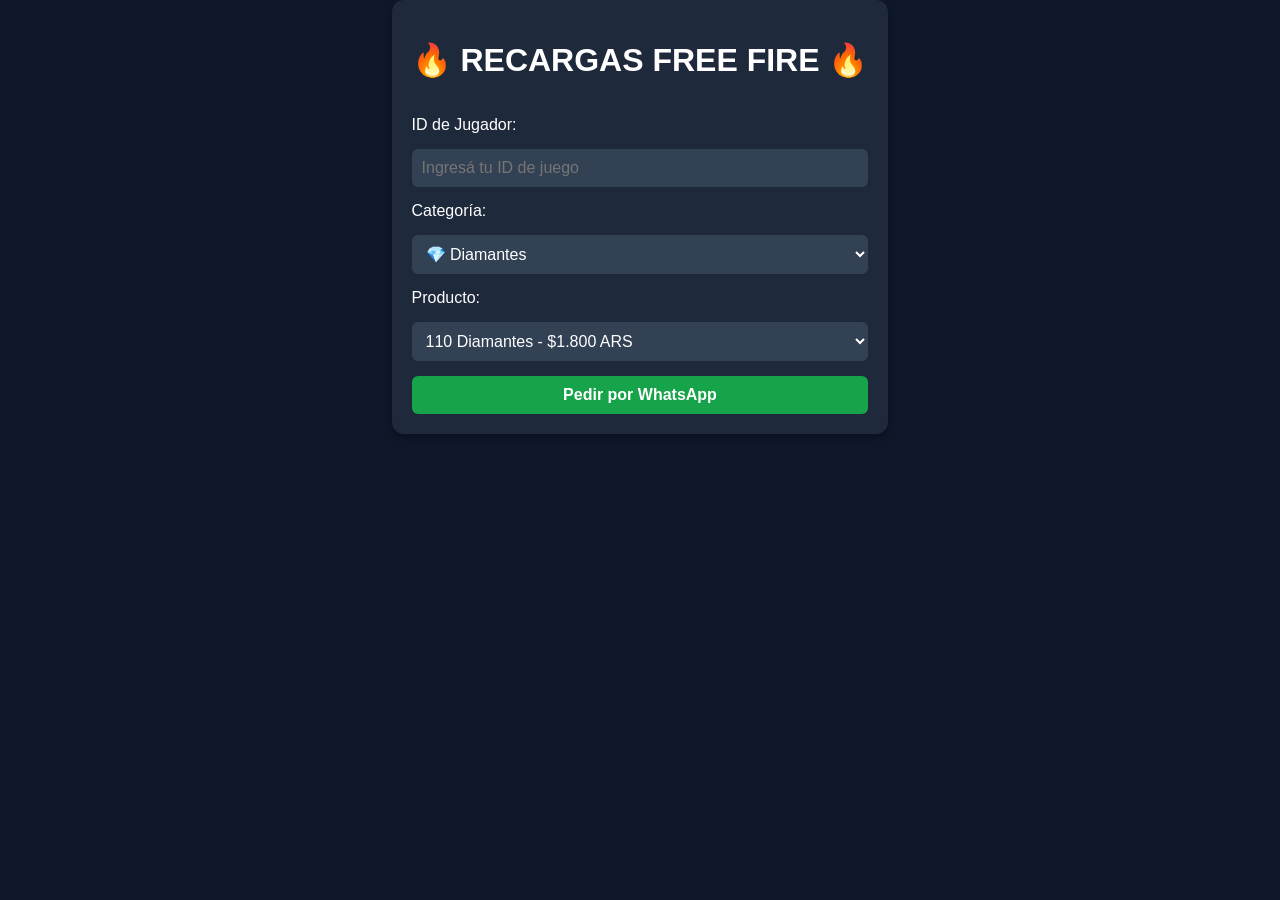
==== index.html @ 88c02105 "Add files via upload" ====
<!DOCTYPE html>
<html lang="es">
<head>
  <meta charset="UTF-8">
  <meta name="viewport" content="width=device-width, initial-scale=1.0">
  <title>Tienda de Free Fire</title>
  <link rel="stylesheet" href="style.css">
</head>
<body>

  <div class="card">
    <h1>🔥 RECARGAS FREE FIRE 🔥</h1>
    
    <label for="playerId">ID de Jugador:</label>
    <input type="number" id="playerId" placeholder="Ingresá tu ID de juego">

    <label for="productCategory">Categoría:</label>
    <select id="productCategory">
      <option value="diamantes">💎 Diamantes</option>
      <option value="pases">🎟️ Pases y Suscripciones</option>
      <option value="fragmentos">🧩 Fragmentos</option>
      <option value="cajas">📦 Cajas Evolutivas</option>
    </select>

    <label for="product">Producto:</label>
    <select id="product">
      <!-- Se cargan automáticamente los productos de la categoría -->
    </select>

    <button id="buyBtn">Pedir por WhatsApp</button>
  </div>

  <script src="script.js"></script>
</body>
</html>
---- style.css ----
body {
  font-family: Arial, sans-serif;
  background-color: #0f172a;
  color: #ffffff;
  margin: 0;
  display: flex;
  flex-direction: column;
  align-items: center;
}

header {
  padding: 20px;
  text-align: center;
}

.container {
  width: 90%;
  max-width: 400px;
}

.card {
  background-color: #1e293b;
  padding: 20px;
  border-radius: 12px;
  box-shadow: 0 4px 10px rgba(0, 0, 0, 0.3);
  display: flex;
  flex-direction: column;
  gap: 15px;
}

input, select, button {
  padding: 10px;
  border-radius: 6px;
  border: none;
  font-size: 16px;
}

input, select {
  background-color: #334155;
  color: #fff;
}

button {
  background-color: #16a34a;
  color: white;
  font-weight: bold;
  cursor: pointer;
}

button:hover {
  background-color: #15803d;
}
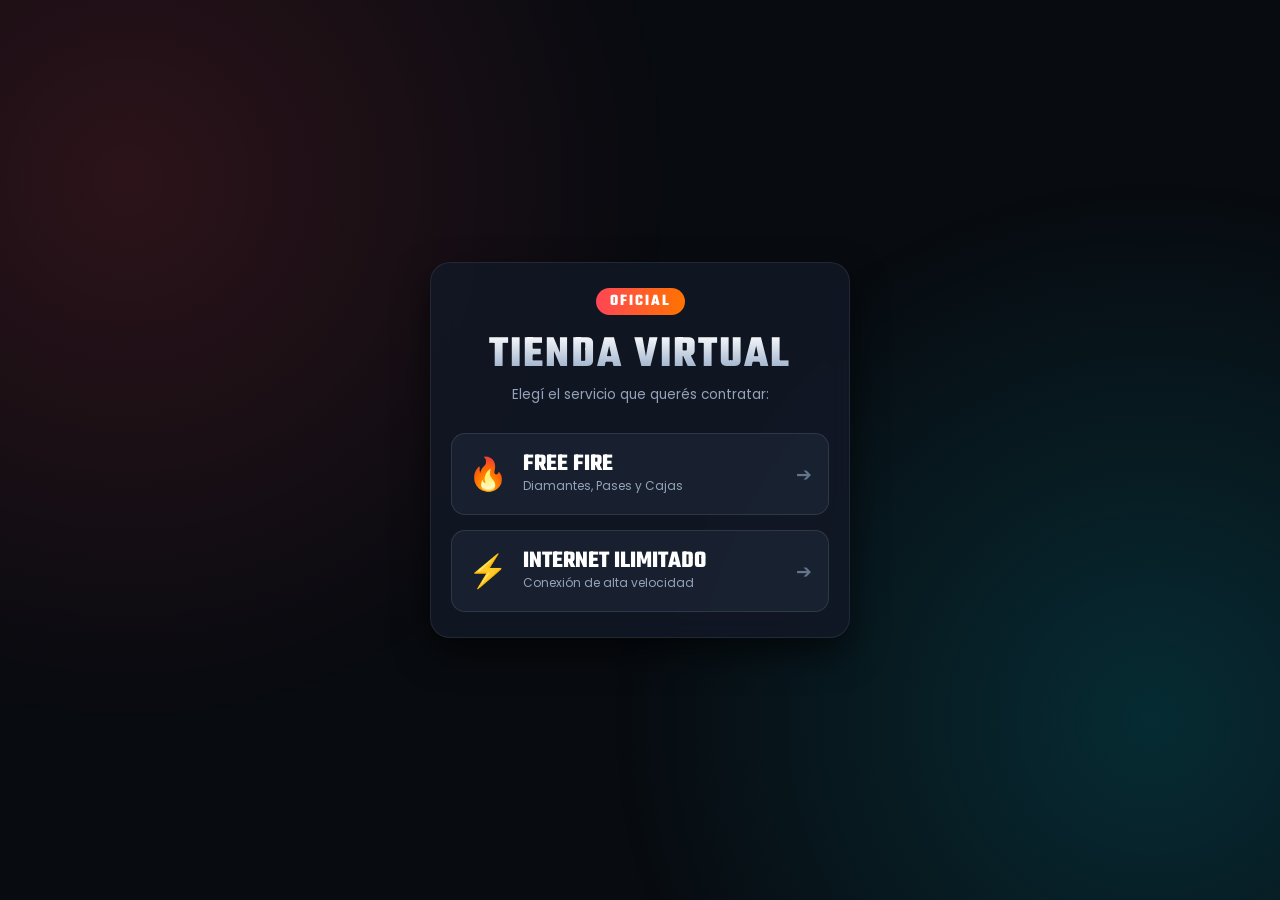
==== commit dfc65f6e: "Add files via upload" ====
--- a/index.html
+++ b/index.html
@@ -3,31 +3,107 @@
 <head>
   <meta charset="UTF-8">
   <meta name="viewport" content="width=device-width, initial-scale=1.0">
-  <title>Tienda de Free Fire</title>
+  <title>Tienda Virtual - Free Fire & Internet</title>
   <link rel="stylesheet" href="style.css">
+  <link rel="preconnect" href="https://fonts.googleapis.com">
+  <link rel="preconnect" href="https://fonts.gstatic.com" crossorigin>
+  <link href="https://fonts.googleapis.com/css2?family=Teko:wght@600;700&family=Poppins:wght@400;600;700&display=swap" rel="stylesheet">
 </head>
 <body>
 
-  <div class="card">
-    <h1>🔥 RECARGAS FREE FIRE 🔥</h1>
+  <div class="bg-overlay"></div>
+
+  <div class="container">
     
-    <label for="playerId">ID de Jugador:</label>
-    <input type="number" id="playerId" placeholder="Ingresá tu ID de juego">
+    <!-- MENÚ PRINCIPAL -->
+    <div class="card card-menu" id="homeScreen">
+      <div class="badge">OFICIAL</div>
+      <h1 class="glitch-title">TIENDA VIRTUAL</h1>
+      <p class="subtitle">Elegí el servicio que querés contratar:</p>
+      
+      <div class="menu-grid">
+        <button class="menu-card btn-ff" id="btnGoDiamonds">
+          <div class="icon">🔥</div>
+          <div class="menu-info">
+            <h2>FREE FIRE</h2>
+            <span>Diamantes, Pases y Cajas</span>
+          </div>
+          <div class="arrow">➔</div>
+        </button>
 
-    <label for="productCategory">Categoría:</label>
-    <select id="productCategory">
-      <option value="diamantes">💎 Diamantes</option>
-      <option value="pases">🎟️ Pases y Suscripciones</option>
-      <option value="fragmentos">🧩 Fragmentos</option>
-      <option value="cajas">📦 Cajas Evolutivas</option>
-    </select>
+        <button class="menu-card btn-net" id="btnGoInternet">
+          <div class="icon">⚡</div>
+          <div class="menu-info">
+            <h2>INTERNET ILIMITADO</h2>
+            <span>Conexión de alta velocidad</span>
+          </div>
+          <div class="arrow">➔</div>
+        </button>
+      </div>
+    </div>
 
-    <label for="product">Producto:</label>
-    <select id="product">
-      <!-- Se cargan automáticamente los productos de la categoría -->
-    </select>
+    <!-- SECCIÓN 1: FREE FIRE -->
+    <div class="card hidden" id="diamondsScreen">
+      <button class="back-btn" id="btnBackFromDiamonds">⬅️ Volver al menú</button>
+      
+      <div class="header-section">
+        <span class="icon-title">🔥</span>
+        <h1>RECARGAS FREE FIRE</h1>
+      </div>
+      
+      <div class="form-group">
+        <label for="playerId">ID DE JUGADOR</label>
+        <input type="number" id="playerId" placeholder="Ej: 123456789">
+      </div>
 
-    <button id="buyBtn">Pedir por WhatsApp</button>
+      <div class="form-group">
+        <label for="productCategory">CATEGORÍA</label>
+        <select id="productCategory">
+          <option value="diamantes">💎 Diamantes</option>
+          <option value="pases">🎟️ Pases y Suscripciones</option>
+          <option value="fragmentos">🧩 Fragmentos</option>
+          <option value="cajas">📦 Cajas Evolutivas</option>
+        </select>
+      </div>
+
+      <div class="form-group">
+        <label for="product">PRODUCTO</label>
+        <select id="product">
+          <!-- Carga dinámicamente -->
+        </select>
+      </div>
+
+      <button class="action-btn btn-ws-ff" id="buyDiamondsBtn">
+        <span class="ws-icon">💬</span> pedir por whatsapp
+      </button>
+    </div>
+
+    <!-- SECCIÓN 2: INTERNET ILIMITADO -->
+    <div class="card hidden" id="internetScreen">
+      <button class="back-btn" id="btnBackFromInternet">⬅️ Volver al menú</button>
+      
+      <div class="header-section">
+        <span class="icon-title">⚡</span>
+        <h1>INTERNET ILIMITADO</h1>
+      </div>
+
+      <div class="form-group">
+        <label for="clientName">NOMBRE O USUARIO</label>
+        <input type="text" id="clientName" placeholder="Ingresá tu nombre completo">
+      </div>
+
+      <div class="form-group">
+        <label for="internetProduct">PLAN DISPONIBLE</label>
+        <select id="internetProduct">
+          <option value="Internet Ilimitado - $7.000 ARS">🌐 Internet Ilimitado - $7.000 ARS</option>
+        </select>
+      </div>
+
+      <button class="action-btn btn-ws-net" id="buyInternetBtn">
+        <span class="ws-icon">💬</span> pedir por whatsapp
+      </button>
+    </div>
+
   </div>
 
   <script src="script.js"></script>
--- a/style.css
+++ b/style.css
@@ -1,52 +1,238 @@
+* {
+  box-sizing: border-box;
+  margin: 0;
+  padding: 0;
+  font-family: 'Poppins', sans-serif;
+}
+
 body {
-  font-family: Arial, sans-serif;
-  background-color: #0f172a;
+  background-color: #080b10;
   color: #ffffff;
-  margin: 0;
+  min-height: 100vh;
+  display: flex;
+  justify-content: center;
+  align-items: center;
+  padding: 15px;
+  position: relative;
+  overflow-x: hidden;
+}
+
+.bg-overlay {
+  position: fixed;
+  top: 0;
+  left: 0;
+  width: 100%;
+  height: 100%;
+  background: 
+    radial-gradient(circle at 10% 20%, rgba(255, 70, 85, 0.15) 0%, transparent 40%),
+    radial-gradient(circle at 90% 80%, rgba(0, 230, 255, 0.15) 0%, transparent 40%);
+  pointer-events: none;
+  z-index: 0;
+}
+
+.container {
+  width: 100%;
+  max-width: 420px;
+  position: relative;
+  z-index: 1;
+}
+
+.card {
+  background: rgba(18, 24, 38, 0.85);
+  backdrop-filter: blur(12px);
+  border: 1px solid rgba(255, 255, 255, 0.08);
+  border-radius: 20px;
+  padding: 25px 20px;
+  box-shadow: 0 15px 35px rgba(0, 0, 0, 0.6);
   display: flex;
   flex-direction: column;
-  align-items: center;
-}
-
-header {
-  padding: 20px;
+  gap: 18px;
+}
+
+.hidden {
+  display: none !important;
+}
+
+/* Encabezados y Tipografía Gamer */
+.badge {
+  align-self: center;
+  background: linear-gradient(90deg, #ff4655, #ff7300);
+  font-family: 'Teko', sans-serif;
+  font-size: 1rem;
+  letter-spacing: 2px;
+  padding: 2px 14px;
+  border-radius: 20px;
+  font-weight: bold;
+}
+
+.glitch-title {
+  font-family: 'Teko', sans-serif;
+  font-size: 2.8rem;
   text-align: center;
-}
-
-.container {
-  width: 90%;
-  max-width: 400px;
-}
-
-.card {
-  background-color: #1e293b;
-  padding: 20px;
-  border-radius: 12px;
-  box-shadow: 0 4px 10px rgba(0, 0, 0, 0.3);
+  letter-spacing: 2px;
+  line-height: 1;
+  background: linear-gradient(180deg, #ffffff 0%, #88a0c0 100%);
+  -webkit-background-clip: text;
+  -webkit-text-fill-color: transparent;
+}
+
+.subtitle {
+  text-align: center;
+  color: #94a3b8;
+  font-size: 0.85rem;
+  margin-top: -10px;
+}
+
+.header-section {
+  display: flex;
+  align-items: center;
+  gap: 10px;
+  border-bottom: 1px solid rgba(255, 255, 255, 0.08);
+  padding-bottom: 12px;
+}
+
+.header-section h1 {
+  font-family: 'Teko', sans-serif;
+  font-size: 2.2rem;
+  letter-spacing: 1px;
+  line-height: 1;
+}
+
+.icon-title {
+  font-size: 1.8rem;
+}
+
+/* Menú Principal */
+.menu-grid {
   display: flex;
   flex-direction: column;
   gap: 15px;
-}
-
-input, select, button {
-  padding: 10px;
-  border-radius: 6px;
+  margin-top: 10px;
+}
+
+.menu-card {
+  background: rgba(30, 41, 59, 0.6);
+  border: 1px solid rgba(255, 255, 255, 0.1);
+  padding: 16px;
+  border-radius: 14px;
+  display: flex;
+  align-items: center;
+  gap: 15px;
+  cursor: pointer;
+  text-align: left;
+  transition: all 0.2s ease;
+}
+
+.menu-card:active {
+  transform: scale(0.98);
+}
+
+.btn-ff:hover, .btn-ff:active {
+  border-color: #ff4655;
+  box-shadow: 0 0 15px rgba(255, 70, 85, 0.3);
+}
+
+.btn-net:hover, .btn-net:active {
+  border-color: #00e6ff;
+  box-shadow: 0 0 15px rgba(0, 230, 255, 0.3);
+}
+
+.menu-card .icon {
+  font-size: 2rem;
+}
+
+.menu-info {
+  flex: 1;
+}
+
+.menu-info h2 {
+  font-family: 'Teko', sans-serif;
+  font-size: 1.5rem;
+  line-height: 1;
+  color: #fff;
+}
+
+.menu-info span {
+  font-size: 0.75rem;
+  color: #94a3b8;
+}
+
+.arrow {
+  color: #64748b;
+  font-size: 1.2rem;
+}
+
+/* Formularios */
+.form-group {
+  display: flex;
+  flex-direction: column;
+  gap: 6px;
+}
+
+label {
+  font-size: 0.75rem;
+  font-weight: 700;
+  color: #38bdf8;
+  letter-spacing: 1px;
+}
+
+input, select {
+  width: 100%;
+  padding: 14px;
+  background: rgba(15, 23, 42, 0.8);
+  border: 1px solid rgba(255, 255, 255, 0.12);
+  border-radius: 10px;
+  color: #fff;
+  font-size: 0.95rem;
+  outline: none;
+}
+
+input:focus, select:focus {
+  border-color: #38bdf8;
+  box-shadow: 0 0 10px rgba(56, 189, 248, 0.2);
+}
+
+/* Botones */
+.back-btn {
+  background: transparent;
+  color: #94a3b8;
+  border: 1px solid rgba(255, 255, 255, 0.1);
+  padding: 6px 12px;
+  border-radius: 8px;
+  font-size: 0.8rem;
+  align-self: flex-start;
+  cursor: pointer;
+}
+
+.action-btn {
+  width: 100%;
+  padding: 15px;
   border: none;
-  font-size: 16px;
-}
-
-input, select {
-  background-color: #334155;
+  border-radius: 12px;
+  font-size: 1rem;
+  font-weight: 700;
+  text-transform: uppercase;
+  letter-spacing: 1px;
+  cursor: pointer;
+  display: flex;
+  justify-content: center;
+  align-items: center;
+  gap: 8px;
+  margin-top: 5px;
+}
+
+.btn-ws-ff {
+  background: linear-gradient(90deg, #ff4655, #ff7300);
   color: #fff;
-}
-
-button {
-  background-color: #16a34a;
-  color: white;
-  font-weight: bold;
-  cursor: pointer;
-}
-
-button:hover {
-  background-color: #15803d;
-}
+  box-shadow: 0 4px 15px rgba(255, 70, 85, 0.4);
+}
+
+.btn-ws-net {
+  background: linear-gradient(90deg, #00c853, #00e6ff);
+  color: #000;
+  box-shadow: 0 4px 15px rgba(0, 230, 255, 0.4);
+}
+
+.action-btn:active {
+  transform: scale(0.98);
+}
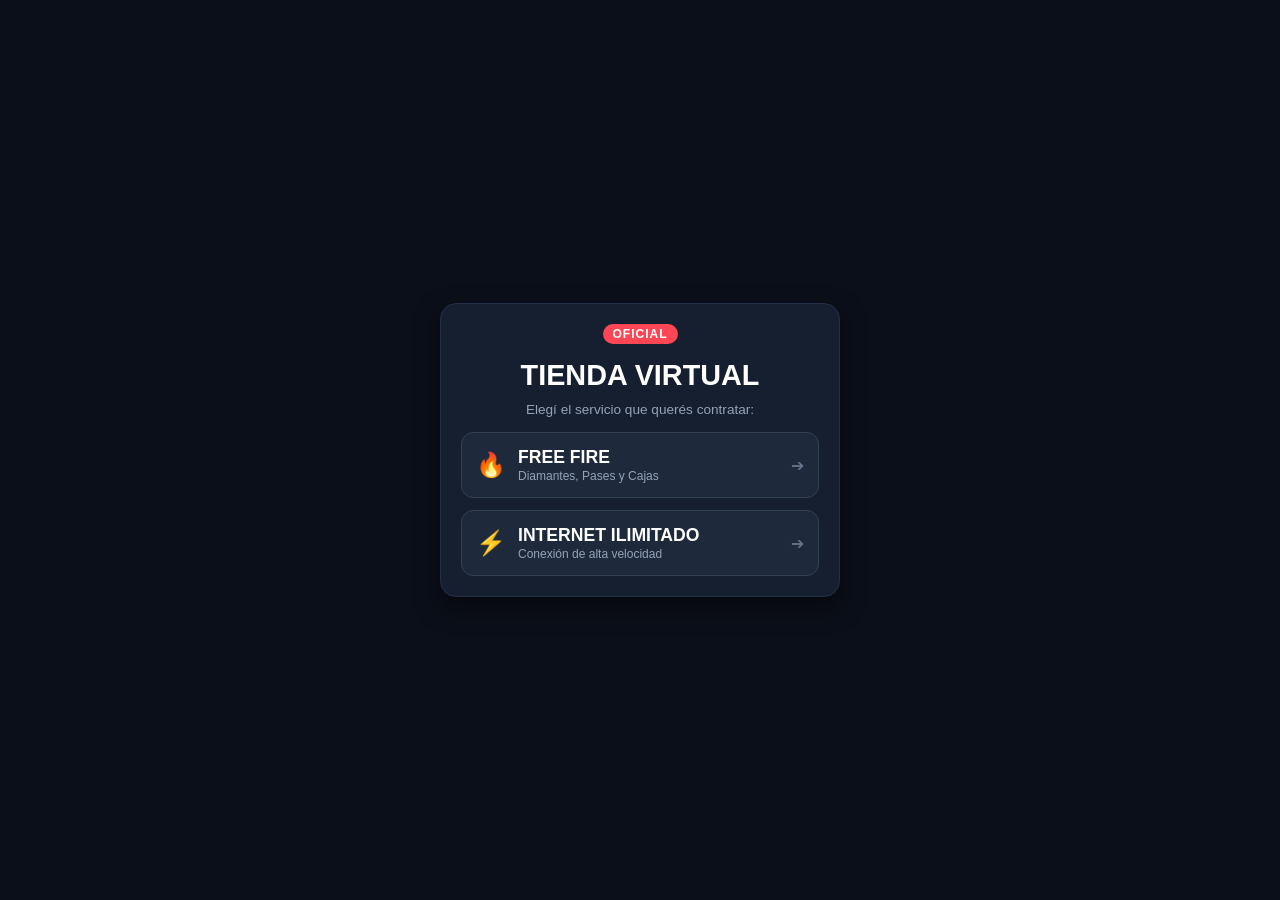
==== commit 21ac960b: "Update index.html" ====
--- a/index.html
+++ b/index.html
@@ -5,33 +5,28 @@
   <meta name="viewport" content="width=device-width, initial-scale=1.0">
   <title>Tienda Virtual - Free Fire & Internet</title>
   <link rel="stylesheet" href="style.css">
-  <link rel="preconnect" href="https://fonts.googleapis.com">
-  <link rel="preconnect" href="https://fonts.gstatic.com" crossorigin>
-  <link href="https://fonts.googleapis.com/css2?family=Teko:wght@600;700&family=Poppins:wght@400;600;700&display=swap" rel="stylesheet">
 </head>
 <body>
-
-  <div class="bg-overlay"></div>
 
   <div class="container">
     
     <!-- MENÚ PRINCIPAL -->
-    <div class="card card-menu" id="homeScreen">
+    <div class="card" id="homeScreen">
       <div class="badge">OFICIAL</div>
       <h1 class="glitch-title">TIENDA VIRTUAL</h1>
       <p class="subtitle">Elegí el servicio que querés contratar:</p>
       
       <div class="menu-grid">
-        <button class="menu-card btn-ff" id="btnGoDiamonds">
+        <button class="menu-card" id="btnGoDiamonds">
           <div class="icon">🔥</div>
           <div class="menu-info">
-            <h2>FREE FIRE</h2>
-            <span>Diamantes, Pases y Cajas</span>
+            <h2>FREE FIRE <span id="statusDot" class="status-dot dot-green" title="Estado de recargas"></span></h2>
+            <span id="statusText">Diamantes, Pases y Cajas</span>
           </div>
           <div class="arrow">➔</div>
         </button>
 
-        <button class="menu-card btn-net" id="btnGoInternet">
+        <button class="menu-card" id="btnGoInternet">
           <div class="icon">⚡</div>
           <div class="menu-info">
             <h2>INTERNET ILIMITADO</h2>
@@ -49,6 +44,11 @@
       <div class="header-section">
         <span class="icon-title">🔥</span>
         <h1>RECARGAS FREE FIRE</h1>
+      </div>
+
+      <!-- Banner si está deshabilitado -->
+      <div id="disabledBanner" class="alert-banner hidden">
+        🔴 Las recargas están temporalmente deshabilitadas.
       </div>
       
       <div class="form-group">
@@ -69,12 +69,20 @@
       <div class="form-group">
         <label for="product">PRODUCTO</label>
         <select id="product">
-          <!-- Carga dinámicamente -->
+          <!-- Se carga dinámicamente -->
+        </select>
+      </div>
+
+      <div class="form-group">
+        <label for="sellerSelect">ELEGIR VENDEDOR (WHATSAPP)</label>
+        <select id="sellerSelect">
+          <option value="5492644762825">Vendedor 1 (+54 9 264 476-2825)</option>
+          <option value="5492640000000">Vendedor 2 (Escribí acá el otro número)</option>
         </select>
       </div>
 
       <button class="action-btn btn-ws-ff" id="buyDiamondsBtn">
-        <span class="ws-icon">💬</span> pedir por whatsapp
+        💬 Pedir por WhatsApp
       </button>
     </div>
 
@@ -99,8 +107,16 @@
         </select>
       </div>
 
+      <div class="form-group">
+        <label for="sellerSelectNet">ELEGIR VENDEDOR (WHATSAPP)</label>
+        <select id="sellerSelectNet">
+          <option value="5492644762825">Vendedor 1 (+54 9 264 476-2825)</option>
+          <option value="5492646255995">Vendedor 2 (Escribí acá el otro número)</option>
+        </select>
+      </div>
+
       <button class="action-btn btn-ws-net" id="buyInternetBtn">
-        <span class="ws-icon">💬</span> pedir por whatsapp
+        💬 Pedir por WhatsApp
       </button>
     </div>
 
--- a/style.css
+++ b/style.css
@@ -2,143 +2,105 @@
   box-sizing: border-box;
   margin: 0;
   padding: 0;
-  font-family: 'Poppins', sans-serif;
+  font-family: Arial, sans-serif;
 }
 
 body {
-  background-color: #080b10;
+  background-color: #0b0f19;
   color: #ffffff;
   min-height: 100vh;
   display: flex;
   justify-content: center;
   align-items: center;
   padding: 15px;
-  position: relative;
-  overflow-x: hidden;
 }
 
 .bg-overlay {
-  position: fixed;
-  top: 0;
-  left: 0;
-  width: 100%;
-  height: 100%;
-  background: 
-    radial-gradient(circle at 10% 20%, rgba(255, 70, 85, 0.15) 0%, transparent 40%),
-    radial-gradient(circle at 90% 80%, rgba(0, 230, 255, 0.15) 0%, transparent 40%);
-  pointer-events: none;
-  z-index: 0;
+  display: none;
 }
 
 .container {
   width: 100%;
-  max-width: 420px;
-  position: relative;
-  z-index: 1;
+  max-width: 400px;
 }
 
 .card {
-  background: rgba(18, 24, 38, 0.85);
-  backdrop-filter: blur(12px);
-  border: 1px solid rgba(255, 255, 255, 0.08);
-  border-radius: 20px;
-  padding: 25px 20px;
-  box-shadow: 0 15px 35px rgba(0, 0, 0, 0.6);
+  background: #161f30;
+  border: 1px solid #232f48;
+  border-radius: 16px;
+  padding: 20px;
+  box-shadow: 0 10px 25px rgba(0, 0, 0, 0.5);
   display: flex;
   flex-direction: column;
-  gap: 18px;
+  gap: 15px;
 }
 
+/* Oculta las pantallas que no deben verse */
 .hidden {
   display: none !important;
 }
 
-/* Encabezados y Tipografía Gamer */
 .badge {
   align-self: center;
-  background: linear-gradient(90deg, #ff4655, #ff7300);
-  font-family: 'Teko', sans-serif;
-  font-size: 1rem;
-  letter-spacing: 2px;
-  padding: 2px 14px;
-  border-radius: 20px;
+  background: #ff4655;
+  color: #fff;
+  font-size: 0.75rem;
+  letter-spacing: 1px;
+  padding: 3px 10px;
+  border-radius: 12px;
   font-weight: bold;
 }
 
 .glitch-title {
-  font-family: 'Teko', sans-serif;
-  font-size: 2.8rem;
+  font-size: 1.8rem;
   text-align: center;
-  letter-spacing: 2px;
-  line-height: 1;
-  background: linear-gradient(180deg, #ffffff 0%, #88a0c0 100%);
-  -webkit-background-clip: text;
-  -webkit-text-fill-color: transparent;
+  color: #ffffff;
 }
 
 .subtitle {
   text-align: center;
   color: #94a3b8;
   font-size: 0.85rem;
-  margin-top: -10px;
+  margin-top: -5px;
 }
 
 .header-section {
   display: flex;
   align-items: center;
-  gap: 10px;
-  border-bottom: 1px solid rgba(255, 255, 255, 0.08);
-  padding-bottom: 12px;
+  gap: 8px;
+  border-bottom: 1px solid #232f48;
+  padding-bottom: 10px;
 }
 
 .header-section h1 {
-  font-family: 'Teko', sans-serif;
-  font-size: 2.2rem;
-  letter-spacing: 1px;
-  line-height: 1;
+  font-size: 1.3rem;
 }
 
 .icon-title {
-  font-size: 1.8rem;
+  font-size: 1.4rem;
 }
 
-/* Menú Principal */
 .menu-grid {
   display: flex;
   flex-direction: column;
-  gap: 15px;
-  margin-top: 10px;
+  gap: 12px;
 }
 
 .menu-card {
-  background: rgba(30, 41, 59, 0.6);
-  border: 1px solid rgba(255, 255, 255, 0.1);
-  padding: 16px;
-  border-radius: 14px;
+  background: #1e293b;
+  border: 1px solid #334155;
+  padding: 14px;
+  border-radius: 12px;
   display: flex;
   align-items: center;
-  gap: 15px;
+  gap: 12px;
   cursor: pointer;
   text-align: left;
-  transition: all 0.2s ease;
-}
-
-.menu-card:active {
-  transform: scale(0.98);
-}
-
-.btn-ff:hover, .btn-ff:active {
-  border-color: #ff4655;
-  box-shadow: 0 0 15px rgba(255, 70, 85, 0.3);
-}
-
-.btn-net:hover, .btn-net:active {
-  border-color: #00e6ff;
-  box-shadow: 0 0 15px rgba(0, 230, 255, 0.3);
+  width: 100%;
 }
 
 .menu-card .icon {
-  font-size: 2rem;
+  font-size: 1.5rem;
 }
 
 .menu-info {
@@ -146,9 +108,7 @@
 }
 
 .menu-info h2 {
-  font-family: 'Teko', sans-serif;
-  font-size: 1.5rem;
-  line-height: 1;
+  font-size: 1.1rem;
   color: #fff;
 }
 
@@ -159,10 +119,9 @@
 
 .arrow {
   color: #64748b;
-  font-size: 1.2rem;
+  font-size: 1rem;
 }
 
-/* Formularios */
 .form-group {
   display: flex;
   flex-direction: column;
@@ -170,49 +129,42 @@
 }
 
 label {
-  font-size: 0.75rem;
-  font-weight: 700;
+  font-size: 0.8rem;
+  font-weight: bold;
   color: #38bdf8;
-  letter-spacing: 1px;
 }
 
 input, select {
   width: 100%;
-  padding: 14px;
-  background: rgba(15, 23, 42, 0.8);
-  border: 1px solid rgba(255, 255, 255, 0.12);
-  border-radius: 10px;
+  padding: 12px;
+  background: #0f172a;
+  border: 1px solid #334155;
+  border-radius: 8px;
   color: #fff;
   font-size: 0.95rem;
   outline: none;
 }
 
-input:focus, select:focus {
-  border-color: #38bdf8;
-  box-shadow: 0 0 10px rgba(56, 189, 248, 0.2);
-}
-
-/* Botones */
 .back-btn {
-  background: transparent;
+  background: #1e293b;
   color: #94a3b8;
-  border: 1px solid rgba(255, 255, 255, 0.1);
-  padding: 6px 12px;
+  border: 1px solid #334155;
+  padding: 8px 12px;
   border-radius: 8px;
-  font-size: 0.8rem;
+  font-size: 0.85rem;
   align-self: flex-start;
   cursor: pointer;
+  width: auto;
 }
 
 .action-btn {
   width: 100%;
-  padding: 15px;
+  padding: 14px;
   border: none;
-  border-radius: 12px;
+  border-radius: 10px;
   font-size: 1rem;
-  font-weight: 700;
+  font-weight: bold;
   text-transform: uppercase;
-  letter-spacing: 1px;
   cursor: pointer;
   display: flex;
   justify-content: center;
@@ -222,17 +174,11 @@
 }
 
 .btn-ws-ff {
-  background: linear-gradient(90deg, #ff4655, #ff7300);
+  background: #ff4655;
   color: #fff;
-  box-shadow: 0 4px 15px rgba(255, 70, 85, 0.4);
 }
 
 .btn-ws-net {
-  background: linear-gradient(90deg, #00c853, #00e6ff);
-  color: #000;
-  box-shadow: 0 4px 15px rgba(0, 230, 255, 0.4);
+  background: #22c55e;
+  color: #fff;
 }
-
-.action-btn:active {
-  transform: scale(0.98);
-}
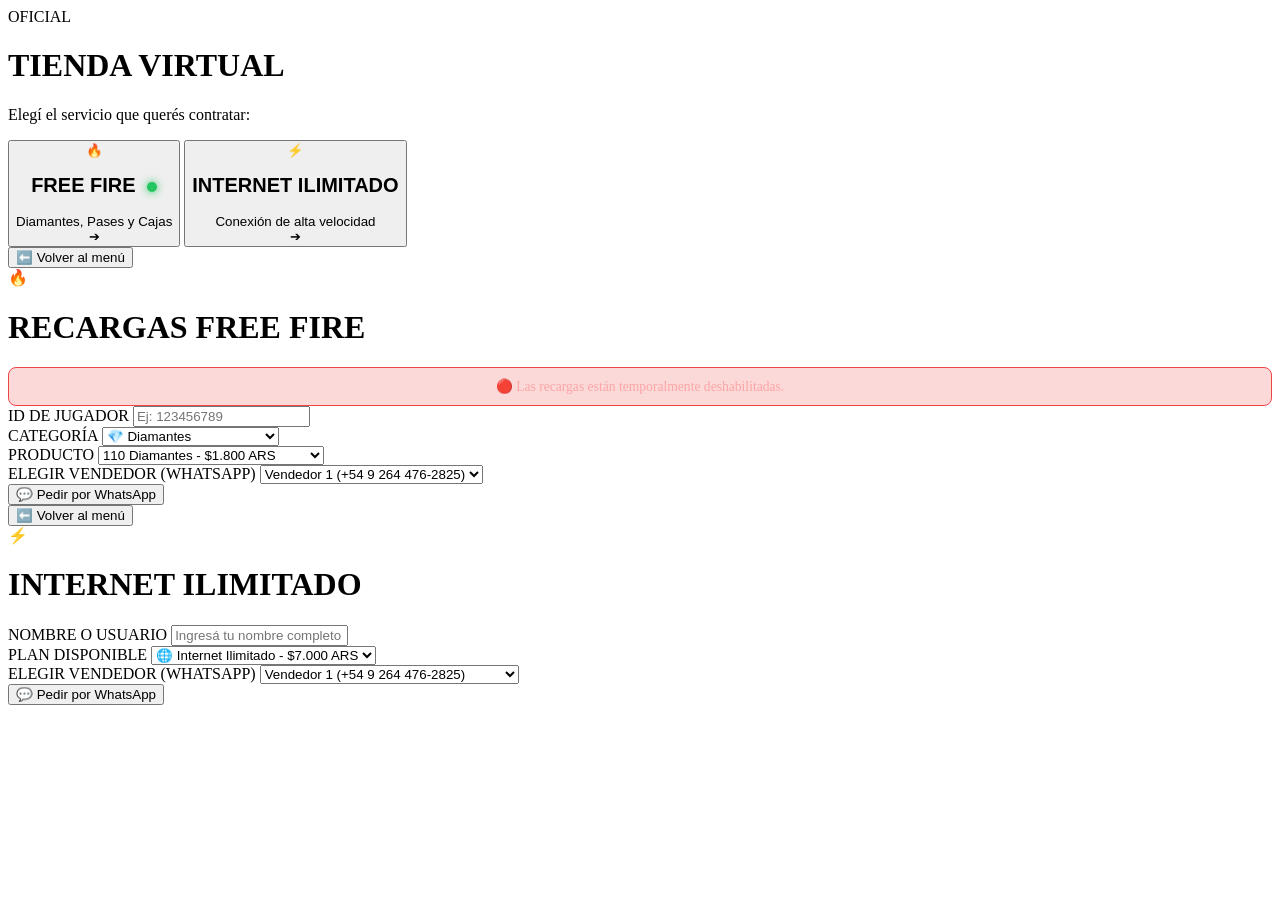
==== commit 2996644d: "Update index.html" ====
--- a/index.html
+++ b/index.html
@@ -77,7 +77,7 @@
         <label for="sellerSelect">ELEGIR VENDEDOR (WHATSAPP)</label>
         <select id="sellerSelect">
           <option value="5492644762825">Vendedor 1 (+54 9 264 476-2825)</option>
-          <option value="5492640000000">Vendedor 2 (Escribí acá el otro número)</option>
+          <option value="5492640000000">Vendedor 2 (+54 9 264 625 5995)</option>
         </select>
       </div>
 
--- a/style.css
+++ b/style.css
@@ -1,184 +1,33 @@
-* {
-  box-sizing: border-box;
-  margin: 0;
-  padding: 0;
-  font-family: Arial, sans-serif;
+/* Indicador de Estado y alertas */
+.status-dot {
+  display: inline-block;
+  width: 10px;
+  height: 10px;
+  border-radius: 50%;
+  margin-left: 6px;
 }
 
-body {
-  background-color: #0b0f19;
-  color: #ffffff;
-  min-height: 100vh;
-  display: flex;
-  justify-content: center;
-  align-items: center;
-  padding: 15px;
+.dot-green {
+  background-color: #22c55e;
+  box-shadow: 0 0 8px #22c55e;
 }
 
-.bg-overlay {
-  display: none;
+.dot-red {
+  background-color: #ef4444;
+  box-shadow: 0 0 8px #ef4444;
 }
 
-.container {
-  width: 100%;
-  max-width: 400px;
+.alert-banner {
+  background: rgba(239, 68, 68, 0.2);
+  border: 1px solid #ef4444;
+  color: #fca5a5;
+  padding: 10px;
+  border-radius: 8px;
+  font-size: 0.85rem;
+  text-align: center;
 }
 
-.card {
-  background: #161f30;
-  border: 1px solid #232f48;
-  border-radius: 16px;
-  padding: 20px;
-  box-shadow: 0 10px 25px rgba(0, 0, 0, 0.5);
-  display: flex;
-  flex-direction: column;
-  gap: 15px;
+button:disabled {
+  opacity: 0.5;
+  cursor: not-allowed;
 }
-
-/* Oculta las pantallas que no deben verse */
-.hidden {
-  display: none !important;
-}
-
-.badge {
-  align-self: center;
-  background: #ff4655;
-  color: #fff;
-  font-size: 0.75rem;
-  letter-spacing: 1px;
-  padding: 3px 10px;
-  border-radius: 12px;
-  font-weight: bold;
-}
-
-.glitch-title {
-  font-size: 1.8rem;
-  text-align: center;
-  color: #ffffff;
-}
-
-.subtitle {
-  text-align: center;
-  color: #94a3b8;
-  font-size: 0.85rem;
-  margin-top: -5px;
-}
-
-.header-section {
-  display: flex;
-  align-items: center;
-  gap: 8px;
-  border-bottom: 1px solid #232f48;
-  padding-bottom: 10px;
-}
-
-.header-section h1 {
-  font-size: 1.3rem;
-}
-
-.icon-title {
-  font-size: 1.4rem;
-}
-
-.menu-grid {
-  display: flex;
-  flex-direction: column;
-  gap: 12px;
-}
-
-.menu-card {
-  background: #1e293b;
-  border: 1px solid #334155;
-  padding: 14px;
-  border-radius: 12px;
-  display: flex;
-  align-items: center;
-  gap: 12px;
-  cursor: pointer;
-  text-align: left;
-  width: 100%;
-}
-
-.menu-card .icon {
-  font-size: 1.5rem;
-}
-
-.menu-info {
-  flex: 1;
-}
-
-.menu-info h2 {
-  font-size: 1.1rem;
-  color: #fff;
-}
-
-.menu-info span {
-  font-size: 0.75rem;
-  color: #94a3b8;
-}
-
-.arrow {
-  color: #64748b;
-  font-size: 1rem;
-}
-
-.form-group {
-  display: flex;
-  flex-direction: column;
-  gap: 6px;
-}
-
-label {
-  font-size: 0.8rem;
-  font-weight: bold;
-  color: #38bdf8;
-}
-
-input, select {
-  width: 100%;
-  padding: 12px;
-  background: #0f172a;
-  border: 1px solid #334155;
-  border-radius: 8px;
-  color: #fff;
-  font-size: 0.95rem;
-  outline: none;
-}
-
-.back-btn {
-  background: #1e293b;
-  color: #94a3b8;
-  border: 1px solid #334155;
-  padding: 8px 12px;
-  border-radius: 8px;
-  font-size: 0.85rem;
-  align-self: flex-start;
-  cursor: pointer;
-  width: auto;
-}
-
-.action-btn {
-  width: 100%;
-  padding: 14px;
-  border: none;
-  border-radius: 10px;
-  font-size: 1rem;
-  font-weight: bold;
-  text-transform: uppercase;
-  cursor: pointer;
-  display: flex;
-  justify-content: center;
-  align-items: center;
-  gap: 8px;
-  margin-top: 5px;
-}
-
-.btn-ws-ff {
-  background: #ff4655;
-  color: #fff;
-}
-
-.btn-ws-net {
-  background: #22c55e;
-  color: #fff;
-}
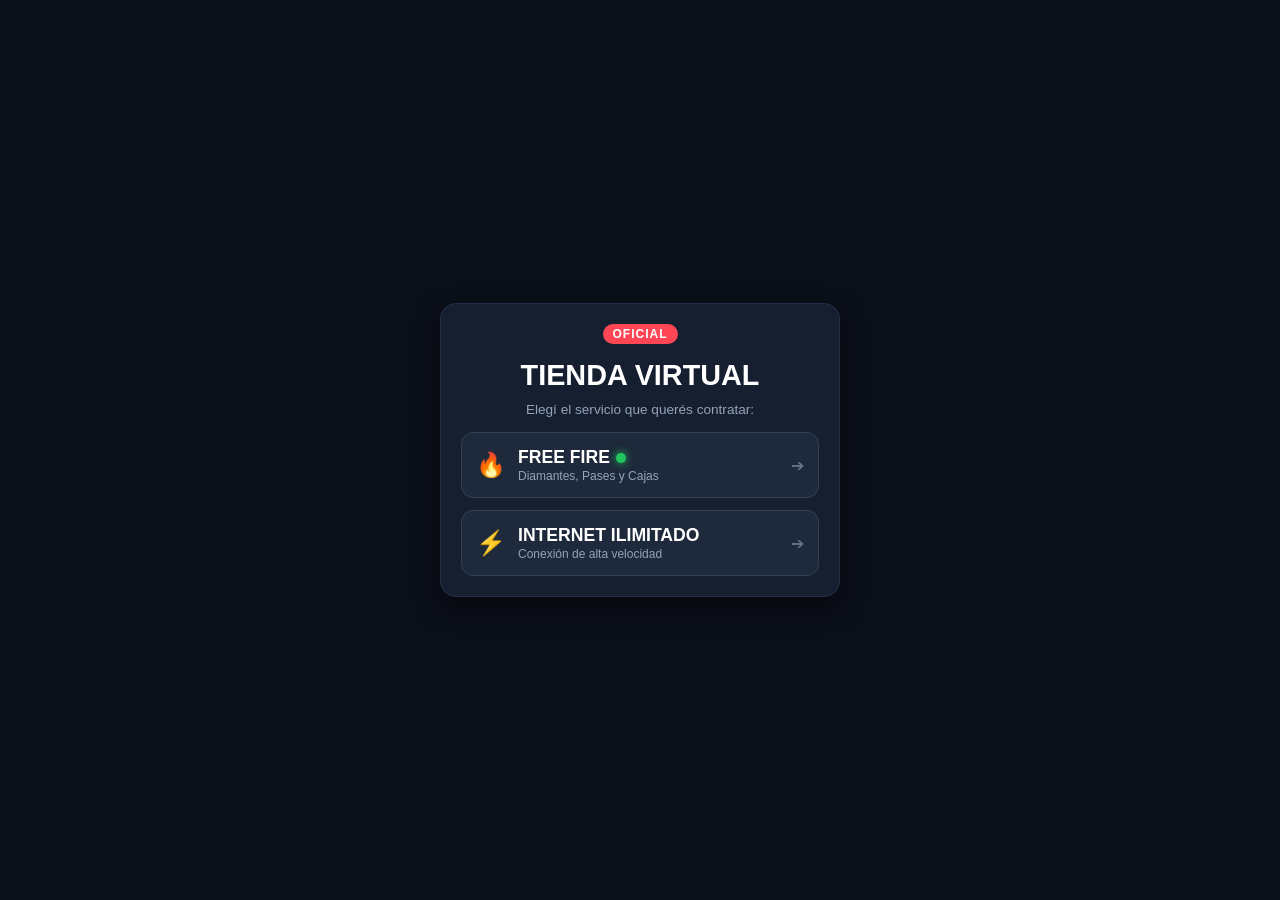
==== commit fed52b86: "Update index.html" ====
--- a/index.html
+++ b/index.html
@@ -4,7 +4,7 @@
   <meta charset="UTF-8">
   <meta name="viewport" content="width=device-width, initial-scale=1.0">
   <title>Tienda Virtual - Free Fire & Internet</title>
-  <link rel="stylesheet" href="style.css">
+  <link rel="stylesheet" href="style.css?v=3">
 </head>
 <body>
 
@@ -20,7 +20,7 @@
         <button class="menu-card" id="btnGoDiamonds">
           <div class="icon">🔥</div>
           <div class="menu-info">
-            <h2>FREE FIRE <span id="statusDot" class="status-dot dot-green" title="Estado de recargas"></span></h2>
+            <h2>FREE FIRE <span id="statusDot" class="status-dot dot-green"></span></h2>
             <span id="statusText">Diamantes, Pases y Cajas</span>
           </div>
           <div class="arrow">➔</div>
@@ -77,7 +77,7 @@
         <label for="sellerSelect">ELEGIR VENDEDOR (WHATSAPP)</label>
         <select id="sellerSelect">
           <option value="5492644762825">Vendedor 1 (+54 9 264 476-2825)</option>
-          <option value="5492640000000">Vendedor 2 (+54 9 264 625 5995)</option>
+          <option value="5492640000000">Vendedor 2 (Escribí acá el otro número)</option>
         </select>
       </div>
 
@@ -111,7 +111,7 @@
         <label for="sellerSelectNet">ELEGIR VENDEDOR (WHATSAPP)</label>
         <select id="sellerSelectNet">
           <option value="5492644762825">Vendedor 1 (+54 9 264 476-2825)</option>
-          <option value="5492646255995">Vendedor 2 (Escribí acá el otro número)</option>
+          <option value="5492640000000">Vendedor 2 (Escribí acá el otro número)</option>
         </select>
       </div>
 
@@ -122,6 +122,6 @@
 
   </div>
 
-  <script src="script.js"></script>
+  <script src="script.js?v=3"></script>
 </body>
 </html>
--- a/style.css
+++ b/style.css
@@ -1,3 +1,187 @@
+* {
+  box-sizing: border-box;
+  margin: 0;
+  padding: 0;
+  font-family: Arial, sans-serif;
+}
+
+body {
+  background-color: #0b0f19;
+  color: #ffffff;
+  min-height: 100vh;
+  display: flex;
+  justify-content: center;
+  align-items: center;
+  padding: 15px;
+}
+
+.container {
+  width: 100%;
+  max-width: 400px;
+}
+
+.card {
+  background: #161f30;
+  border: 1px solid #232f48;
+  border-radius: 16px;
+  padding: 20px;
+  box-shadow: 0 10px 25px rgba(0, 0, 0, 0.5);
+  display: flex;
+  flex-direction: column;
+  gap: 15px;
+}
+
+/* OCULTA LAS PANTALLAS INACTIVAS PARA QUE NO SE SULAPEN */
+.hidden {
+  display: none !important;
+}
+
+.badge {
+  align-self: center;
+  background: #ff4655;
+  color: #fff;
+  font-size: 0.75rem;
+  letter-spacing: 1px;
+  padding: 3px 10px;
+  border-radius: 12px;
+  font-weight: bold;
+}
+
+.glitch-title {
+  font-size: 1.8rem;
+  text-align: center;
+  color: #ffffff;
+}
+
+.subtitle {
+  text-align: center;
+  color: #94a3b8;
+  font-size: 0.85rem;
+  margin-top: -5px;
+}
+
+.header-section {
+  display: flex;
+  align-items: center;
+  gap: 8px;
+  border-bottom: 1px solid #232f48;
+  padding-bottom: 10px;
+}
+
+.header-section h1 {
+  font-size: 1.3rem;
+}
+
+.icon-title {
+  font-size: 1.4rem;
+}
+
+.menu-grid {
+  display: flex;
+  flex-direction: column;
+  gap: 12px;
+}
+
+.menu-card {
+  background: #1e293b;
+  border: 1px solid #334155;
+  padding: 14px;
+  border-radius: 12px;
+  display: flex;
+  align-items: center;
+  gap: 12px;
+  cursor: pointer;
+  text-align: left;
+  width: 100%;
+  color: #ffffff;
+}
+
+.menu-card .icon {
+  font-size: 1.5rem;
+}
+
+.menu-info {
+  flex: 1;
+}
+
+.menu-info h2 {
+  font-size: 1.1rem;
+  color: #fff;
+  display: flex;
+  align-items: center;
+}
+
+.menu-info span {
+  font-size: 0.75rem;
+  color: #94a3b8;
+}
+
+.arrow {
+  color: #64748b;
+  font-size: 1rem;
+}
+
+.form-group {
+  display: flex;
+  flex-direction: column;
+  gap: 6px;
+}
+
+label {
+  font-size: 0.8rem;
+  font-weight: bold;
+  color: #38bdf8;
+}
+
+input, select {
+  width: 100%;
+  padding: 12px;
+  background: #0f172a;
+  border: 1px solid #334155;
+  border-radius: 8px;
+  color: #fff;
+  font-size: 0.95rem;
+  outline: none;
+}
+
+.back-btn {
+  background: #1e293b;
+  color: #94a3b8;
+  border: 1px solid #334155;
+  padding: 8px 12px;
+  border-radius: 8px;
+  font-size: 0.85rem;
+  align-self: flex-start;
+  cursor: pointer;
+  width: auto;
+}
+
+.action-btn {
+  width: 100%;
+  padding: 14px;
+  border: none;
+  border-radius: 10px;
+  font-size: 1rem;
+  font-weight: bold;
+  text-transform: uppercase;
+  cursor: pointer;
+  display: flex;
+  justify-content: center;
+  align-items: center;
+  gap: 8px;
+  margin-top: 5px;
+}
+
+.btn-ws-ff {
+  background: #ff4655;
+  color: #fff;
+}
+
+.btn-ws-net {
+  background: #22c55e;
+  color: #fff;
+}
+
 /* Indicador de Estado y alertas */
 .status-dot {
   display: inline-block;
@@ -30,4 +214,4 @@
 button:disabled {
   opacity: 0.5;
   cursor: not-allowed;
-}
+  }
